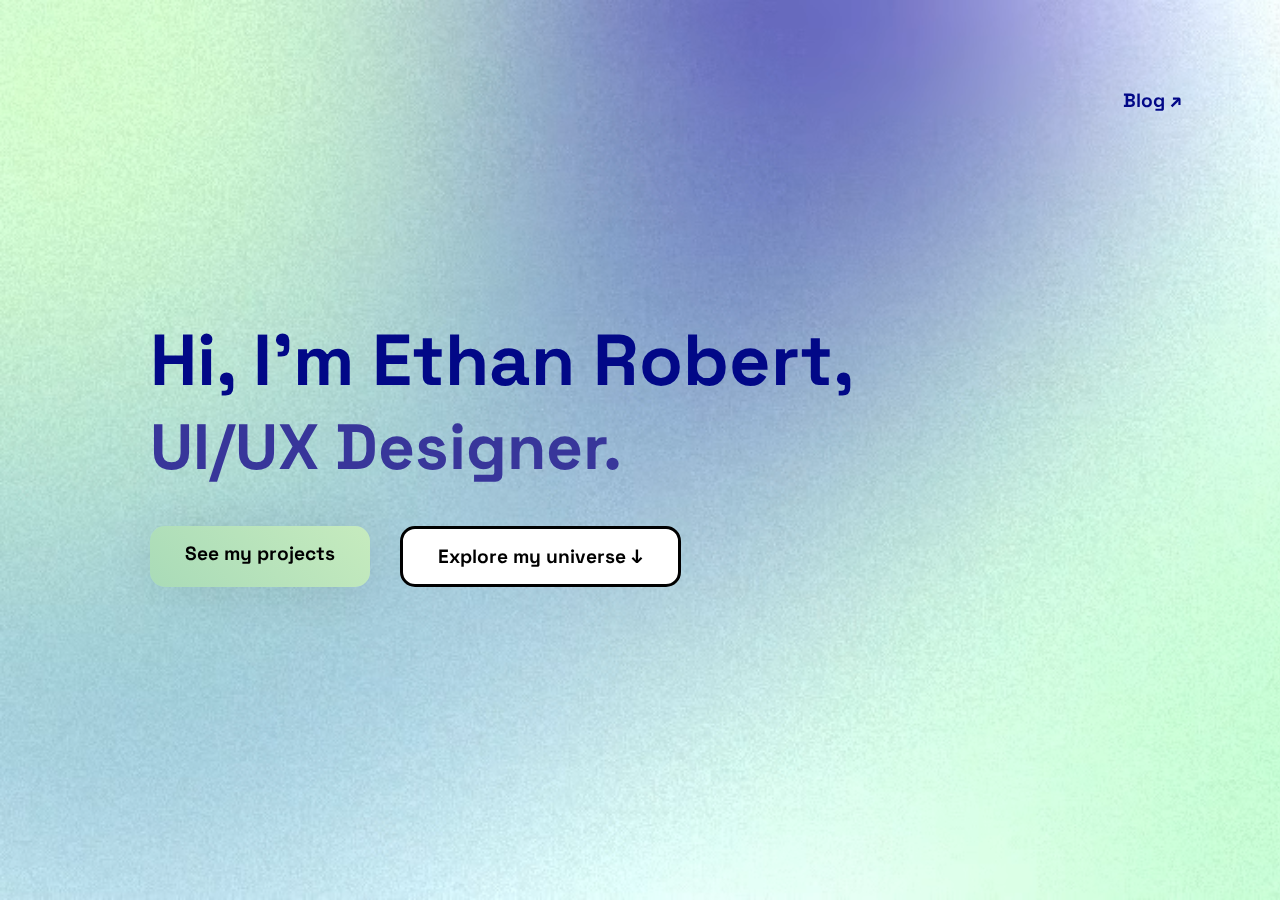
==== index.html @ 56b955c3 "Added base header section" ====
<!DOCTYPE html>
<html lang="en">
<head>
    <meta charset="UTF-8">
    <meta name="viewport" content="width=device-width, initial-scale=1.0">
    <title>Ethan R. - UI/UX Designer</title>

    <link rel="preconnect" href="https://fonts.googleapis.com">
    <link rel="preconnect" href="https://fonts.gstatic.com" crossorigin>
    <link href="https://fonts.googleapis.com/css2?family=Encode+Sans:wght@100..900&family=Space+Grotesk:wght@300..700&display=swap" rel="stylesheet">

    <link rel="stylesheet" href="css/main.css">
    <link rel="stylesheet" href="css/index.css">

</head>
<body>

    <div class="header-background-container">
        <video class="header-background" autoplay muted loop>
            <source src="assets/header-background.webm" type="video/webm">
        </video>
    </div>


    <nav>
        <div></div>
        <div class="nav-links">
            <a href="https://blog.ethan-robert.xyz" class="nav-link blog-button">Blog ↗</a>
        </div>
    </nav>

    <header>

        <div class="header-title">
            <h1 class="header-greetings">Hi, I'm Ethan Robert,</h1>
            <div class="header-headlines">
                <h1 class="header-headline">UI/UX Designer.</h1>
                <h1 class="header-headline">Web Developer.</h1>
                <h1 class="header-headline">Full-Stack Dev.</h1>
                <h1 class="header-headline">Software Engineer.</h1>
            </div>
        </div>

        <div class="header-call-to-action">
            <a href="projects.html" class="button button-1">See my projects</a>
            <a href="#section-1" class="button button-2">Explore my universe ↓</a>
        </div>

    </header>
    
</body>

    <script src="scripts/changeHeadline.js"></script>

</html>
---- css/main.css ----
* {
    --color-background: #FFFFFF;
    --color-foreground: #000000;
    --color-0: #020887;
    --color-1: #38369A;
    --color-2: #7CA5B8;
    --color-3: #A9DBB8;
    --color-4: #C6EBBE;

}

.button {
    font-family: "Space Grotesk", monospace;

    font-size: 1.2em;

    padding: 15px 35px;
    border-radius: 15px;

    text-decoration: none;
    color: var(--color-foreground);
    font-weight: bold;

    transition: all .25s ease-in-out;

}

.button:hover {
    transform: scale(1.05);
    box-shadow: 0px 4px 50px rgba(0, 0, 0, .1);
    transition: transform .1s ease;
}

.button:active {
    transform: scale(0.95);
    box-shadow: none;
}



.button-1 {

    background: linear-gradient(45deg, var(--color-3), var(--color-4));
    box-shadow: 0px 4px 50px rgba(0, 0, 0, .1);
}

.button-2 {
    background-color: var(--color-background);
    color: var(--color-foreground);
    border: 3px solid var(--color-foreground);
}

nav {
    position: absolute;
    top: 0;
    left: 0;
    right: 0;

    display: flex;
    flex-direction: row;
    justify-content: space-between;
    
    width: 100%;
    box-sizing: border-box;
    padding: 75px;
}

.nav-links {

    display: flex;
    flex-direction: row;
    gap: 30px;

}

.nav-link {
    font-family: "Space Grotesk", monospace;
    font-size: 1.2em;
    font-weight: bold;
    text-decoration: none;
    color: var(--color-foreground);

    position: relative;
}

.nav-link::after {

    content: '';
    background-color: var(--color-foreground);
    position: absolute;

    bottom: 0;
    left: 0;
    width: 0;

    height: 3px;

    transition: width .2s ease-in-out;

}

.nav-link:hover::after {
    width: 100%;
}
---- css/index.css ----
body, html {
    min-width: 100%;
    max-width: 100%;

    min-height: 100%;
    max-height: 100%;

    padding: 0;
    margin: 0;
}

.header-background-container {
    position: absolute;
    top: 0;
    bottom: 0;
    left: 0;
    right: 0;

    max-height: 100vh;
    overflow: hidden;

    z-index: -1;
}

.header-background {
    min-height: 100%;
    height: auto;
    width: auto;
    min-width: 100%;
    display: block;
}

header {

    display: flex;
    flex-direction: column;
    justify-content: center;

    height: 100vh;
    padding-left: 150px;

    gap: 32px;

}

.header-title {
    display: flex;
    flex-direction: column;

    font-family: "Space Grotesk", monospace;
}

.header-greetings {
    font-size: 4.5em;
    font-weight: bold;
    color: var(--color-0);

    padding: 0;
    margin: 0;

}

.header-headlines {

    display: flex;
    flex-direction: column;
    justify-content: flex-start;
    
    height: 5.5em;
    overflow-y: hidden;
}

.header-headline {
    font-size: 4em;
    font-weight: regular;
    padding: 0;
    margin: 0;

    color: var(--color-1);

    transform: translateY(-200%);
    transition: transform .45s cubic-bezier(.54,-0.43,.5,1.02);
}

.header-call-to-action {
    display: flex;
    flex-direction: row;
    gap: 30px;
}

.blog-button {

    color: var(--color-0);
    transition: all .25s ease-in-out;
    box-sizing: border-box;

    border: 3px solid transparent;
    padding: 10px 20px;
    border-radius: 15px;

    background-color: transparent;

}

.blog-button::after {
    height: 0;
}

.blog-button:hover {
    transform: scale(1.05);
    border: 3px solid var(--color-foreground);
    background-color: var(--color-background);
    box-shadow: 0px 4px 50px rgba(0, 0, 0, .1);
}
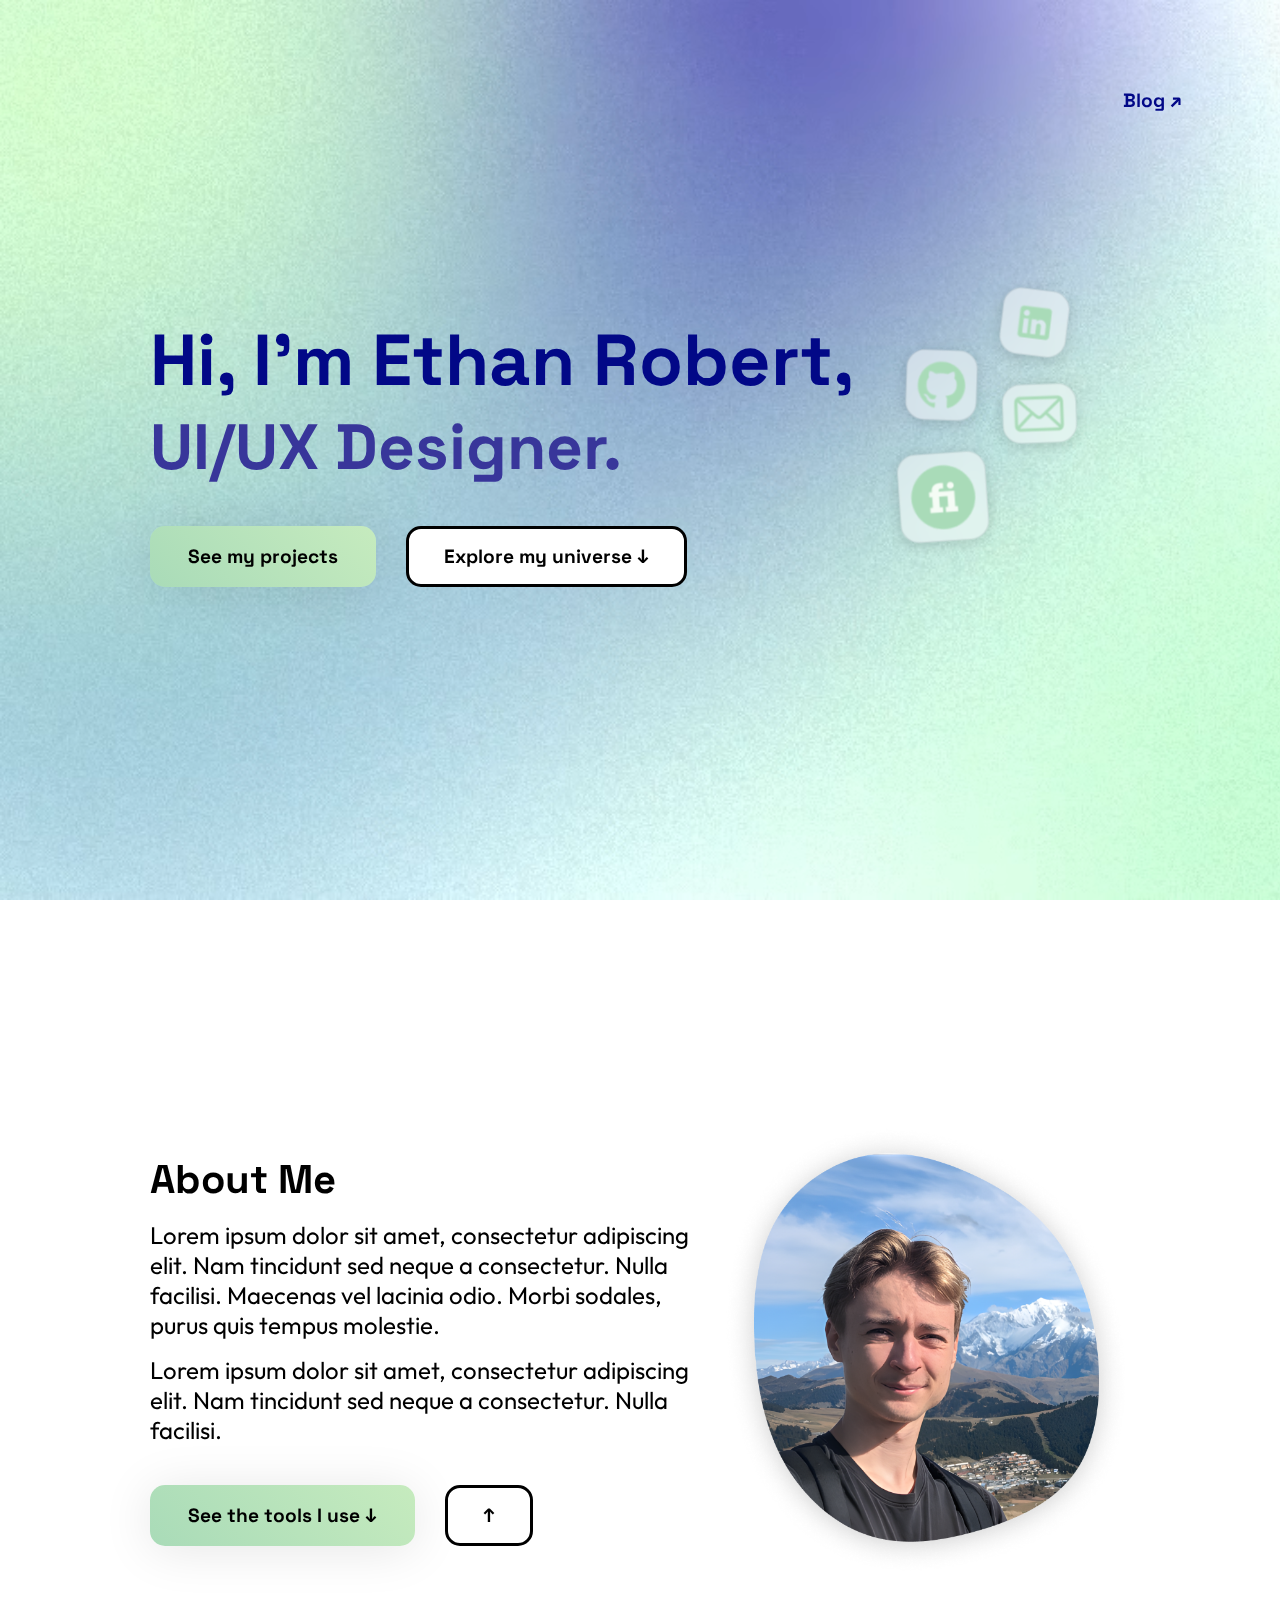
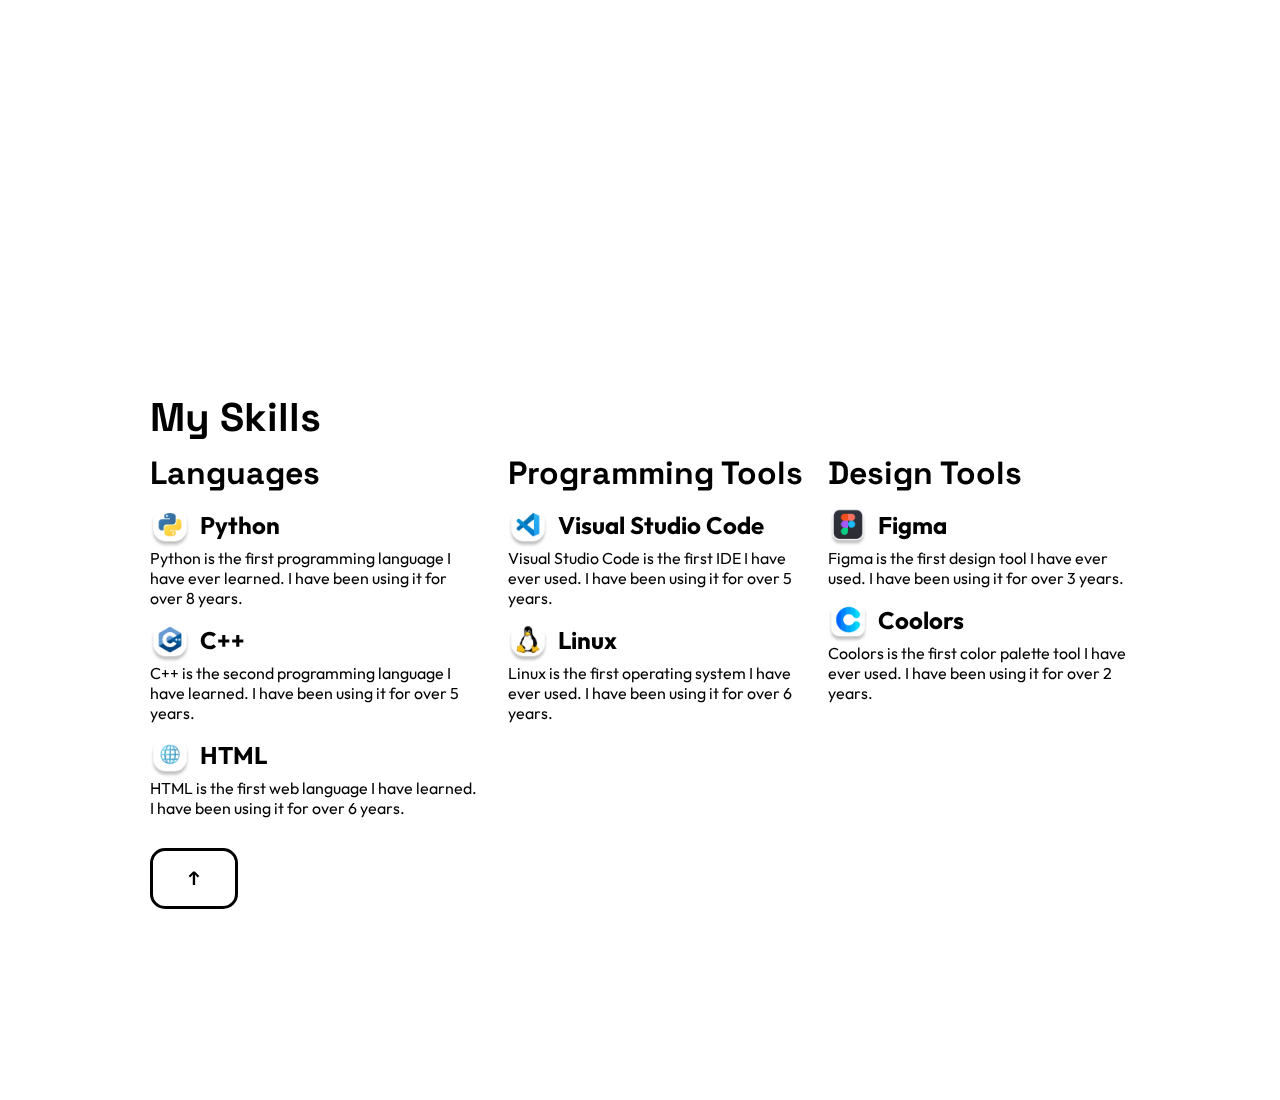
==== commit 82c54fb3: "Finished homepage" ====
--- a/index.html
+++ b/index.html
@@ -7,7 +7,7 @@
 
     <link rel="preconnect" href="https://fonts.googleapis.com">
     <link rel="preconnect" href="https://fonts.gstatic.com" crossorigin>
-    <link href="https://fonts.googleapis.com/css2?family=Encode+Sans:wght@100..900&family=Space+Grotesk:wght@300..700&display=swap" rel="stylesheet">
+    <link href="https://fonts.googleapis.com/css2?family=Space+Grotesk:wght@300..700&family=Outfit:wght@100..900&display=swap" rel="stylesheet">
 
     <link rel="stylesheet" href="css/main.css">
     <link rel="stylesheet" href="css/index.css">
@@ -16,8 +16,9 @@
 <body>
 
     <div class="header-background-container">
-        <video class="header-background" autoplay muted loop>
+        <video class="header-background" autoplay muted loop playsinline>
             <source src="assets/header-background.webm" type="video/webm">
+            <source src="assets/header-background.mp4" type="video/mp4">
         </video>
     </div>
 
@@ -29,24 +30,150 @@
         </div>
     </nav>
 
-    <header>
+    <header id="header">
 
-        <div class="header-title">
-            <h1 class="header-greetings">Hi, I'm Ethan Robert,</h1>
-            <div class="header-headlines">
-                <h1 class="header-headline">UI/UX Designer.</h1>
-                <h1 class="header-headline">Web Developer.</h1>
-                <h1 class="header-headline">Full-Stack Dev.</h1>
-                <h1 class="header-headline">Software Engineer.</h1>
+        <div class="header-information">
+
+            <div class="header-title">
+                <h1 class="header-greetings">Hi, I'm Ethan Robert,</h1>
+                <div class="header-headlines">
+                    <h1 class="header-headline">UI/UX Designer.</h1>
+                    <h1 class="header-headline">Web Developer.</h1>
+                    <h1 class="header-headline">Full-Stack Dev.</h1>
+                    <h1 class="header-headline">Software Engineer.</h1>
+                </div>
             </div>
+
+            <div class="buttons-wrapper">
+                <a href="projects.html" class="button button-1">See my projects</a>
+                <a href="#section-2" class="button button-2">Explore my universe ↓</a>
+            </div>
+
         </div>
 
-        <div class="header-call-to-action">
-            <a href="projects.html" class="button button-1">See my projects</a>
-            <a href="#section-1" class="button button-2">Explore my universe ↓</a>
+        <div class="header-social-elements">
+            <a href="www.linkedin.com/in/ethan-robert-a88385339" target="_blank" class="social-element" id="linkedin">
+                <img src="assets/social/linkedin.png" alt="in">
+            </a>
+            <a href="https://github.com/x86ethan" target="_blank" class="social-element" id="github">
+                <img src="assets/social/github.png" alt="gh">
+            </a>
+
+            <!-- Another one for the mail element -->
+            <a href="mailto:ethan.robert@ik.me" class="social-element" id="mail">
+                <img src="assets/social/mail.png" alt="mail">
+            </a>
+
+            <!-- And the last one for fiverr -->
+            <a href="https://www.fiverr.com/s/GzgNBG3" target="_blank" class="social-element" id="fiverr">
+                <img src="assets/social/fiverr.png" alt="fiverr">
+            </a>
         </div>
 
     </header>
+
+    <section id="section-2">
+        
+        <div class="section-2-content-wrapper">
+            <h1 class="section-title">About Me</h1>
+            <p class="section-2-text">Lorem ipsum dolor sit amet, consectetur adipiscing elit. Nam tincidunt sed neque a consectetur. Nulla facilisi. Maecenas vel lacinia odio. Morbi sodales, purus quis tempus molestie.</p>
+            <p class="section-2-text">Lorem ipsum dolor sit amet, consectetur adipiscing elit. Nam tincidunt sed neque a consectetur. Nulla facilisi.</p>
+            <div class="spacer"></div>
+            <div class="buttons-wrapper">
+                <a href="#section-3" class="button button-1">See the tools I use ↓</a>
+                <a href="#header" class="button button-2">↑</a>
+            </div>   
+        </div>
+
+        <img src="assets/profile.png" alt="Profile Picture" class="section-2-image">
+
+    </section>
+
+    <section id="section-3">
+
+        <h1 class="section-title">My Skills</h1>
+        <div class="skills-wrapper">
+            <div class="skills-category">
+                <h2 class="skill-category-title">Languages</h2>
+                <div class="skill">
+                    <div class="skill-header">
+                        <img class="skill-image" src="assets/skills/python.png" alt="Python">
+                        <h3 class="skill-title">Python</h3>
+                    </div>
+                    <p class="skill-content">
+                        Python is the first programming language I have ever learned. I have been using it for over 8 years.
+                    </p>
+                </div>
+                <!-- Add two other skills in this category, one for C++ and one for web languages -->
+                <div class="skill">
+                    <div class="skill-header">
+                        <img class="skill-image" src="assets/skills/c++.png" alt="C++">
+                        <h3 class="skill-title">C++</h3>
+                    </div>
+                    <p class="skill-content">
+                        C++ is the second programming language I have learned. I have been using it for over 5 years.
+                    </p>
+                </div>
+                <div class="skill">
+                    <div class="skill-header">
+                        <img class="skill-image" src="assets/skills/web.png" alt="HTML">
+                        <h3 class="skill-title">HTML</h3>
+                    </div>
+                    <p class="skill-content">
+                        HTML is the first web language I have learned. I have been using it for over 6 years.
+                    </p>
+                </div>
+            </div>
+            <!-- Add two other categories: one for programming tools (visual studio code, linux) and one for design tools (figma & coolors?.co)-->
+            <div class="skills-category">
+                <h2 class="skill-category-title">Programming Tools</h2>
+                <div class="skill">
+                    <div class="skill-header">
+                        <img class="skill-image" src="assets/skills/vscode.png" alt="Visual Studio Code">
+                        <h3 class="skill-title">Visual Studio Code</h3>
+                    </div>
+                    <p class="skill-content">
+                        Visual Studio Code is the first IDE I have ever used. I have been using it for over 5 years.
+                    </p>
+                </div>
+                <div class="skill">
+                    <div class="skill-header">
+                        <img class="skill-image" src="assets/skills/linux.png" alt="Linux">
+                        <h3 class="skill-title">Linux</h3>
+                    </div>
+                    <p class="skill-content">
+                        Linux is the first operating system I have ever used. I have been using it for over 6 years.
+                    </p>
+                </div>
+            </div>
+            <div class="skills-category">
+                <h2 class="skill-category-title">Design Tools</h2>
+                <div class="skill">
+                    <div class="skill-header">
+                        <img class="skill-image" src="assets/skills/figma.png" alt="Figma">
+                        <h3 class="skill-title">Figma</h3>
+                    </div>
+                    <p class="skill-content">
+                        Figma is the first design tool I have ever used. I have been using it for over 3 years.
+                    </p>
+                </div>
+                <div class="skill">
+                    <div class="skill-header">
+                        <img class="skill-image" src="assets/skills/image.png" alt="Coolors">
+                        <h3 class="skill-title">Coolors</h3>
+                    </div>
+                    <p class="skill-content">
+                        Coolors is the first color palette tool I have ever used. I have been using it for over 2 years.
+                    </p>
+                </div>
+            </div>
+        </div>
+        <div class="spacer"></div>
+        <div class="buttons-wrapper">
+            <a href="#section-2" class="button button-2">↑</a>
+        </div>
+        
+    </section>
     
 </body>
 
--- a/css/main.css
+++ b/css/main.css
@@ -7,6 +7,10 @@
     --color-3: #A9DBB8;
     --color-4: #C6EBBE;
 
+}
+
+body, html {
+    scroll-behavior: smooth;
 }
 
 .button {
@@ -23,25 +27,27 @@
 
     transition: all .25s ease-in-out;
 
+    box-sizing: border-box;
+    height: fit-content;
+
 }
 
 .button:hover {
     transform: scale(1.05);
     box-shadow: 0px 4px 50px rgba(0, 0, 0, .1);
-    transition: transform .1s ease;
+    
 }
 
 .button:active {
     transform: scale(0.95);
     box-shadow: none;
+    transition: transform .1s ease;
 }
 
-
-
 .button-1 {
-
     background: linear-gradient(45deg, var(--color-3), var(--color-4));
     box-shadow: 0px 4px 50px rgba(0, 0, 0, .1);
+    padding: 18px 38px;
 }
 
 .button-2 {
@@ -101,4 +107,5 @@
 
 .nav-link:hover::after {
     width: 100%;
-}+}
+
--- a/css/index.css
+++ b/css/index.css
@@ -10,7 +10,7 @@
 }
 
 .header-background-container {
-    position: absolute;
+    position: fixed;
     top: 0;
     bottom: 0;
     left: 0;
@@ -31,13 +31,20 @@
 }
 
 header {
+    display: flex;
+    flex-direction: row;
+    justify-content: space-between;
+    height: 100vh;
+    align-items: center;
+
+    padding: 0 150px;
+}
+
+.header-information {
 
     display: flex;
     flex-direction: column;
     justify-content: center;
-
-    height: 100vh;
-    padding-left: 150px;
 
     gap: 32px;
 
@@ -80,12 +87,6 @@
 
     transform: translateY(-200%);
     transition: transform .45s cubic-bezier(.54,-0.43,.5,1.02);
-}
-
-.header-call-to-action {
-    display: flex;
-    flex-direction: row;
-    gap: 30px;
 }
 
 .blog-button {
@@ -113,3 +114,195 @@
     box-shadow: 0px 4px 50px rgba(0, 0, 0, .1);
 }
 
+.header-social-elements {
+    position: relative;
+    width: 236px;
+    height: 344px;
+}
+
+
+.social-element {
+
+    display: flex;
+    flex-direction: row;
+    justify-content: center;
+    align-items: center;
+
+    position: absolute;
+
+    box-sizing: content-box;
+    width: fit-content;
+    height: fit-content;
+
+    padding: 15px;
+    border-radius: 25px;
+    background-color: rgba(255, 255, 255, .50);
+    backdrop-filter: blur(10px);
+
+    border: 1.5px solid rgba(0, 0, 0, .1);
+    box-shadow: 0px 4px 20px rgba(0, 0, 0, .15);
+
+    transform: scale(75%);
+    transition: all .35s ease-in-out;
+}
+
+.social-element:hover {
+    box-shadow: 0px 4px 50px rgba(0, 0, 0, .1);
+    transform: scale(80%);
+}
+
+#linkedin {
+    transform: rotate(7deg) scale(75%);
+    top: 0; left: 96px;
+}
+
+#linkedin:hover {
+    transform: rotate(7deg) scale(80%);
+}
+
+#github {
+    transform: scale(75%) rotate(2deg);
+    top: 60px; left: 0;
+}
+
+#github:hover {
+    transform: scale(80%) rotate(2deg);
+}
+
+#mail {
+    transform: scale(75%) rotate(-2deg);
+    top: 96px; left: 96px;
+}
+
+#mail:hover {
+    transform: scale(80%) rotate(-2deg);
+}
+
+#fiverr {
+    transform: scale(75%) rotate(-4deg);
+    top: 160px;
+    left: -10px; 
+}
+
+#fiverr:hover {
+    transform: scale(80%) rotate(-4deg);
+}
+
+section {
+    background-color: var(--color-background);
+}
+
+section {
+
+    display: flex;
+    flex-direction: row;
+    justify-content: space-between;
+    align-items: center;
+
+    padding: 0 150px;
+
+    height: 100%;
+    min-height: 100vh;
+
+}
+
+.section-2-content-wrapper {
+    display: flex;
+    flex-direction: column;
+    gap: 15px;
+}
+
+.section-title {
+    font-family: "Space Grotesk", monospace;
+    padding: 0;
+    margin: 0;
+    font-size: 2.5em;
+}
+
+.section-2-text {
+    font-family: "Outfit", sans-serif;
+    padding: 0;
+    margin: 0;
+    font-size: 1.5em;
+}
+
+.section-2-image {
+    height: 450px;
+    width: auto;
+}
+
+.buttons-wrapper {
+    display: flex;
+    flex-direction: row;
+    gap: 30px;
+}
+
+.spacer {
+    height: 10px;
+}
+
+#section-3 {
+    flex-direction: column;
+    align-items: flex-start;
+    justify-content: center;
+    gap: 10px;
+}
+
+.skills-wrapper {
+    display: flex;
+    flex-direction: row;
+    justify-content: flex-start;
+    align-items: flex-start;
+    gap: 25px;
+}
+
+.skills-category {
+    display: flex;
+    flex-direction: column;
+    gap: 15px;
+}
+
+.skill-category-title {
+    font-family: "Space Grotesk", monospace;
+    font-weight: bold;
+    font-size: 2em;
+    padding: 0;
+    margin: 0;
+}
+
+.skill {
+    display: flex;
+    flex-direction: column;
+}
+
+.skill-header {
+    display: flex;
+    flex-direction: row;
+
+    align-items: center;
+    gap: 10px;
+}
+
+.skill-title {
+    font-family: "Outfit", sans-serif;
+    font-size: 1.5em;
+    padding: 0;
+    margin: 0;
+    margin-bottom: 5px;
+
+}
+
+.skill-image {
+    height: 40px;
+    width: 40px;
+}
+
+.skill-content {
+    padding: 0;
+    margin: 0;
+
+    font-family: "Outfit", sans-serif;
+    font-size: 1em;
+
+    /* max-width: 50vw; */
+}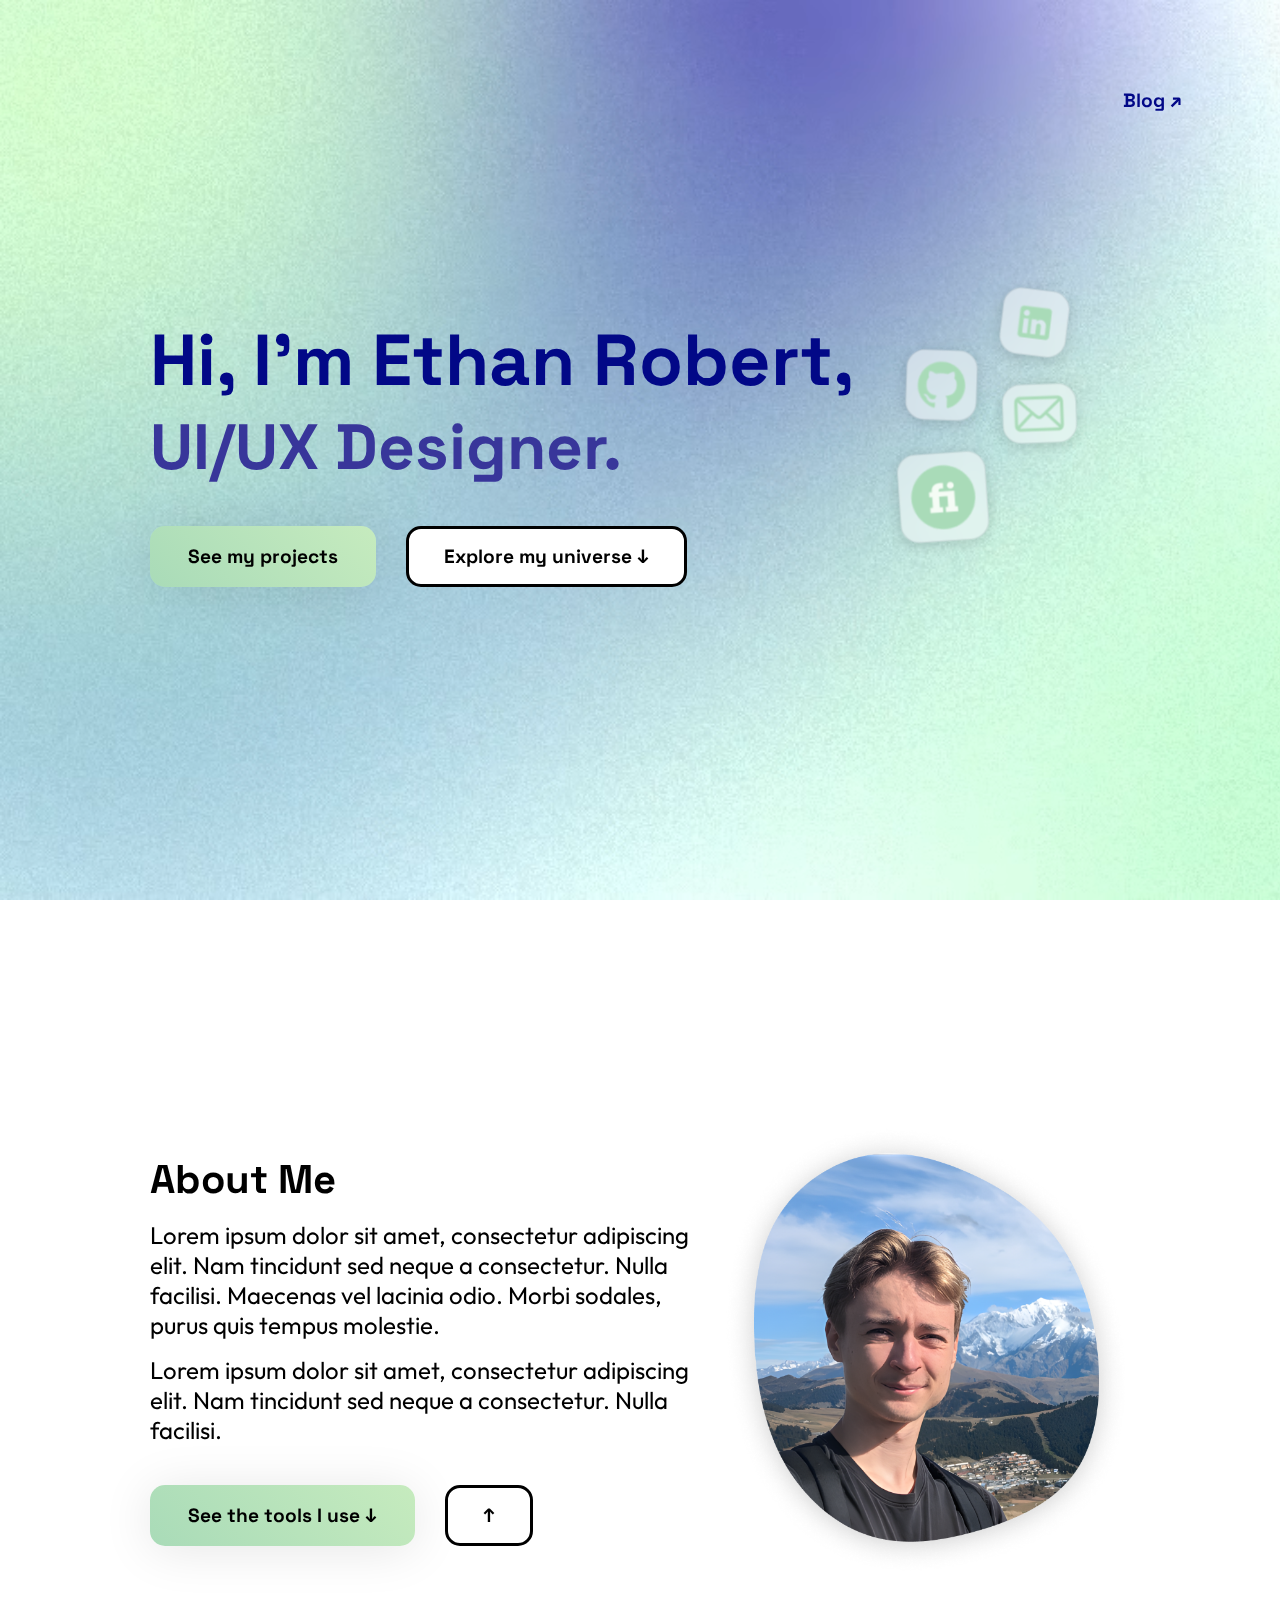
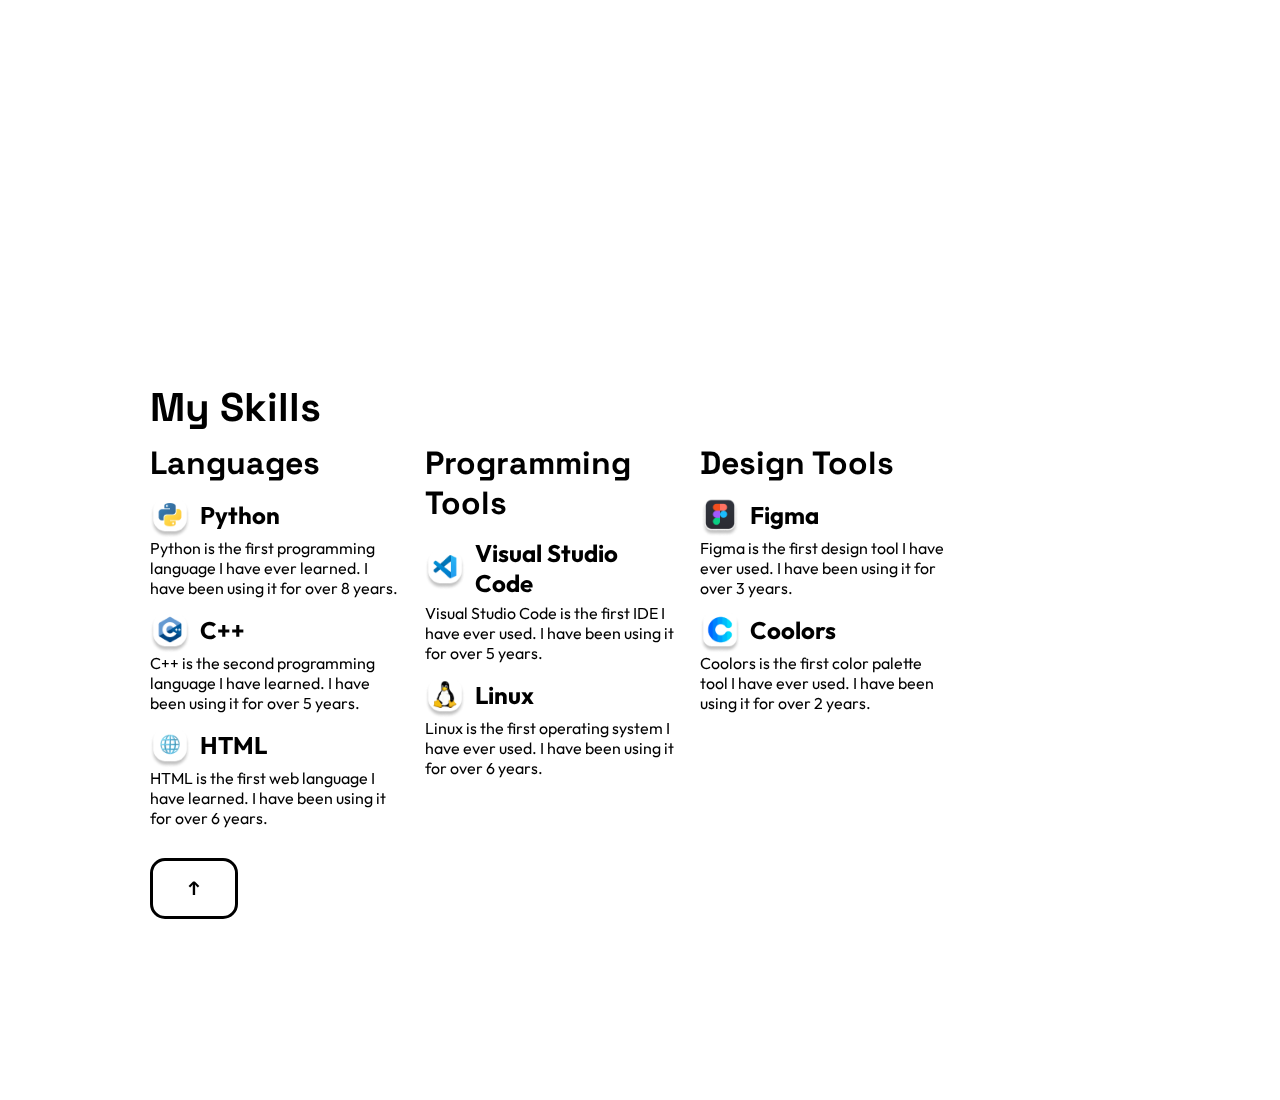
==== commit 03d87f0e: "Finished project page & website" ====
--- a/index.html
+++ b/index.html
@@ -11,7 +11,7 @@
 
     <link rel="stylesheet" href="css/main.css">
     <link rel="stylesheet" href="css/index.css">
-
+    <link rel="stylesheet" href="css/index-responsive.css">
 </head>
 <body>
 
@@ -40,7 +40,7 @@
                     <h1 class="header-headline">UI/UX Designer.</h1>
                     <h1 class="header-headline">Web Developer.</h1>
                     <h1 class="header-headline">Full-Stack Dev.</h1>
-                    <h1 class="header-headline">Software Engineer.</h1>
+                    <h1 class="header-headline header-headline-active">Software Engineer.</h1>
                 </div>
             </div>
 
@@ -52,20 +52,20 @@
         </div>
 
         <div class="header-social-elements">
-            <a href="www.linkedin.com/in/ethan-robert-a88385339" target="_blank" class="social-element" id="linkedin">
+            <a href="www.linkedin.com/in/ethan-robert-a88385339" target="_blank" class="social-element linkedin">
                 <img src="assets/social/linkedin.png" alt="in">
             </a>
-            <a href="https://github.com/x86ethan" target="_blank" class="social-element" id="github">
+            <a href="https://github.com/x86ethan" target="_blank" class="social-element github">
                 <img src="assets/social/github.png" alt="gh">
             </a>
 
             <!-- Another one for the mail element -->
-            <a href="mailto:ethan.robert@ik.me" class="social-element" id="mail">
+            <a href="mailto:ethan.robert@ik.me" class="social-element mail">
                 <img src="assets/social/mail.png" alt="mail">
             </a>
 
             <!-- And the last one for fiverr -->
-            <a href="https://www.fiverr.com/s/GzgNBG3" target="_blank" class="social-element" id="fiverr">
+            <a href="https://www.fiverr.com/s/GzgNBG3" target="_blank" class="social-element fiverr">
                 <img src="assets/social/fiverr.png" alt="fiverr">
             </a>
         </div>
--- a/css/main.css
+++ b/css/main.css
@@ -11,6 +11,11 @@
 
 body, html {
     scroll-behavior: smooth;
+
+    width: 100vw;
+
+    padding: 0;
+    margin: 0;
 }
 
 .button {
@@ -65,8 +70,9 @@
     display: flex;
     flex-direction: row;
     justify-content: space-between;
+    align-items: center;
     
-    width: 100%;
+    width: 100vw;
     box-sizing: border-box;
     padding: 75px;
 }
@@ -85,6 +91,8 @@
     font-weight: bold;
     text-decoration: none;
     color: var(--color-foreground);
+
+    height: fit-content;
 
     position: relative;
 }
@@ -109,3 +117,40 @@
     width: 100%;
 }
 
+.nav-link-protector {
+    display: flex;
+    flex-direction: column;
+    justify-content: center;
+}
+
+.blog-button {
+
+    color: var(--color-0);
+    transition: all .25s ease-in-out;
+    box-sizing: border-box;
+
+    border: 3px solid transparent;
+    padding: 10px 20px;
+    border-radius: 15px;
+
+    background-color: transparent;
+
+}
+
+.blog-button::after {
+    height: 0;
+}
+
+.blog-button:hover {
+    transform: scale(1.05);
+    border: 3px solid var(--color-foreground);
+    background-color: var(--color-background);
+    box-shadow: 0px 4px 50px rgba(0, 0, 0, .1);
+}
+
+.nav-header {
+    font-family: "Space Grotesk", monospace;
+    font-weight: bold;
+    font-size: 1.5em;
+    color: var(--color-0);
+}--- a/css/index.css
+++ b/css/index.css
@@ -1,13 +1,4 @@
-body, html {
-    min-width: 100%;
-    max-width: 100%;
-
-    min-height: 100%;
-    max-height: 100%;
-
-    padding: 0;
-    margin: 0;
-}
+
 
 .header-background-container {
     position: fixed;
@@ -20,6 +11,9 @@
     overflow: hidden;
 
     z-index: -1;
+
+    max-width: 100vw;
+    max-height: 100vh;
 }
 
 .header-background {
@@ -28,6 +22,7 @@
     width: auto;
     min-width: 100%;
     display: block;
+    object-fit: cover;
 }
 
 header {
@@ -36,6 +31,8 @@
     justify-content: space-between;
     height: 100vh;
     align-items: center;
+
+    box-sizing: border-box;
 
     padding: 0 150px;
 }
@@ -75,6 +72,8 @@
     
     height: 5.5em;
     overflow-y: hidden;
+
+    
 }
 
 .header-headline {
@@ -86,33 +85,15 @@
     color: var(--color-1);
 
     transform: translateY(-200%);
-    transition: transform .45s cubic-bezier(.54,-0.43,.5,1.02);
-}
-
-.blog-button {
-
-    color: var(--color-0);
-    transition: all .25s ease-in-out;
-    box-sizing: border-box;
-
-    border: 3px solid transparent;
-    padding: 10px 20px;
-    border-radius: 15px;
-
-    background-color: transparent;
-
-}
-
-.blog-button::after {
-    height: 0;
-}
-
-.blog-button:hover {
-    transform: scale(1.05);
-    border: 3px solid var(--color-foreground);
-    background-color: var(--color-background);
-    box-shadow: 0px 4px 50px rgba(0, 0, 0, .1);
-}
+    transition: transform .45s cubic-bezier(.54,-0.43,.5,1.02), opacity .3s ease-in-out;
+    opacity: 0;
+}
+
+.header-headline-active {
+    opacity: 1;
+}
+
+
 
 .header-social-elements {
     position: relative;
@@ -151,40 +132,40 @@
     transform: scale(80%);
 }
 
-#linkedin {
+.linkedin {
     transform: rotate(7deg) scale(75%);
     top: 0; left: 96px;
 }
 
-#linkedin:hover {
+.linkedin:hover {
     transform: rotate(7deg) scale(80%);
 }
 
-#github {
+.github {
     transform: scale(75%) rotate(2deg);
     top: 60px; left: 0;
 }
 
-#github:hover {
+.github:hover {
     transform: scale(80%) rotate(2deg);
 }
 
-#mail {
+.mail {
     transform: scale(75%) rotate(-2deg);
     top: 96px; left: 96px;
 }
 
-#mail:hover {
+.mail:hover {
     transform: scale(80%) rotate(-2deg);
 }
 
-#fiverr {
+.fiverr {
     transform: scale(75%) rotate(-4deg);
     top: 160px;
     left: -10px; 
 }
 
-#fiverr:hover {
+.fiverr:hover {
     transform: scale(80%) rotate(-4deg);
 }
 
@@ -199,7 +180,8 @@
     justify-content: space-between;
     align-items: center;
 
-    padding: 0 150px;
+    padding: 50px 150px;
+    box-sizing: border-box;
 
     height: 100%;
     min-height: 100vh;
@@ -260,6 +242,7 @@
     display: flex;
     flex-direction: column;
     gap: 15px;
+    max-width: 250px;
 }
 
 .skill-category-title {
--- a/css/index-responsive.css
+++ b/css/index-responsive.css
@@ -0,0 +1,101 @@
+@media screen and (max-width: 1090px) {
+    header {
+        flex-direction: column;
+        justify-content: center;
+        align-items: flex-start;
+        gap: 30px;
+    }
+
+    .header-social-elements {
+        display: flex;
+        width: fit-content;
+        height: fit-content;
+        transition: all .35s ease-in-out;
+        position: relative;
+        right: 10px;
+        gap: -5px;
+    }
+
+    .social-element {
+        position: relative;
+        top: 0;
+        left: 0;
+        transform: scale(75%);
+        transition: all .35s ease-out;
+        margin: -5px;
+    }
+    .social-element img {
+        height: auto;
+        width: 50px;
+    }
+
+    .social-element:hover {
+        transform: scale(80%);
+    }
+
+    .mail {
+        height: 50px;
+    }
+
+    .skills-wrapper {
+        flex-wrap: wrap;
+    }
+
+    section {
+        padding: 50px 50px;
+    }
+}
+
+@media screen and (max-width: 920px) {
+    header {
+        padding: 0 50px;
+        align-items: flex-start;
+        width: 100vw;
+
+    }
+
+    .header-social-elements {
+        width: auto;
+        justify-content: flex-start;
+    }
+
+    .section-2-image {
+        display: none;
+    }
+
+}
+
+@media screen and (max-width: 650px) {
+    .buttons-wrapper {
+        flex-direction: column;
+    }
+
+    .button {
+        display: flex;
+        flex-direction: row;
+        justify-content: center;
+        align-items: center;
+    }
+
+    .header-headlines {
+        height: 11em;
+        max-width: 80%;
+    }
+
+
+    nav {
+        padding: 50px;
+    }
+
+    .nav-blog-button {
+        font-size: 3em;
+    }
+}
+
+@media screen and (max-width: 550px) {
+
+    .header-headlines {
+        max-width: 100%;
+    }
+
+}